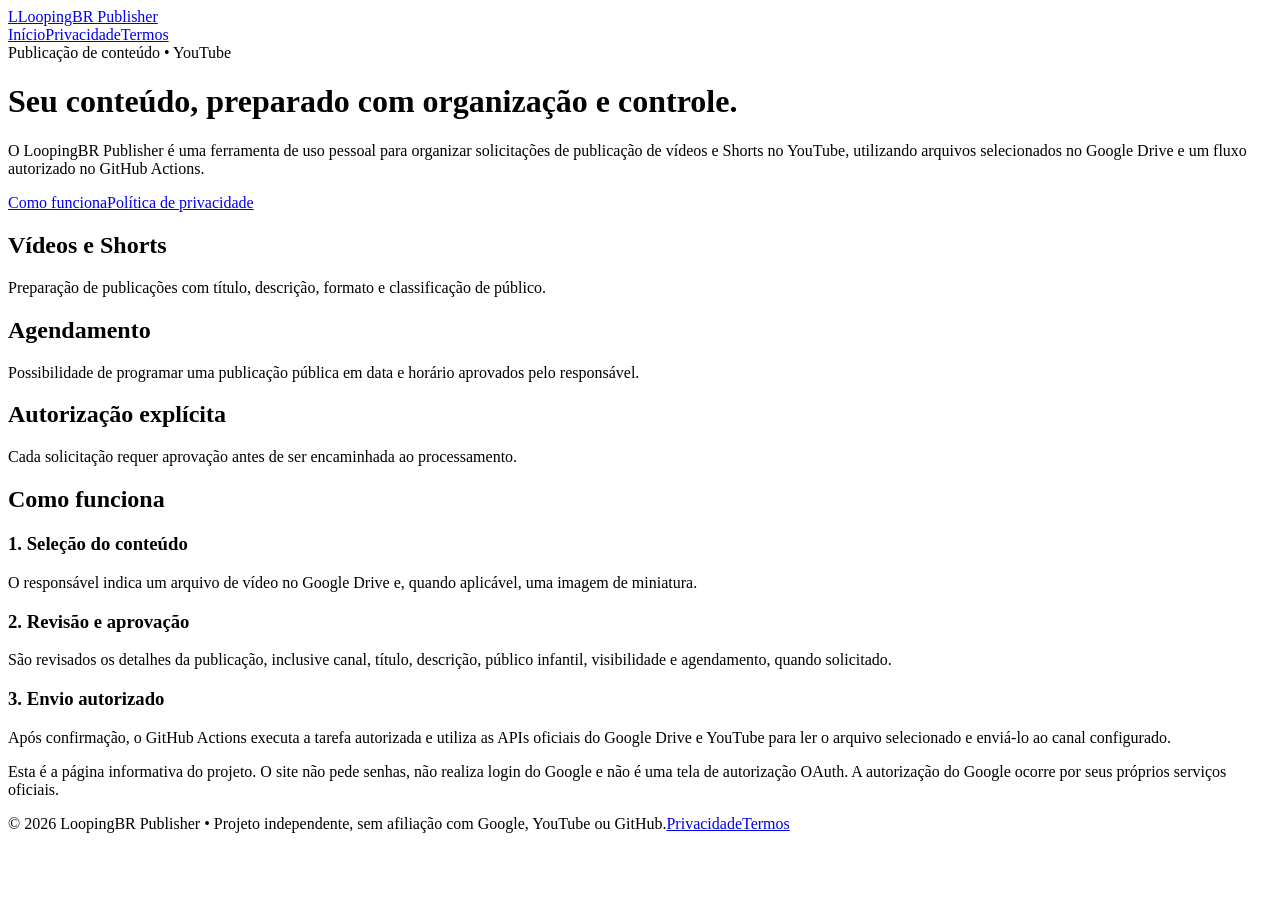
==== index.html @ 4a9f62d4 "Publicar pagina inicial do LoopingBR Publisher" ====
<!doctype html>
<html lang="pt-BR">
<head>
  <meta charset="UTF-8"><meta name="viewport" content="width=device-width, initial-scale=1">
  <meta name="description" content="LoopingBR Publisher: ferramenta pessoal de gerenciamento de publicações de vídeos e Shorts no YouTube, com integração ao Google Drive e GitHub Actions.">
  <title>LoopingBR Publisher | Site oficial</title>
  <link rel="stylesheet" href="estilos.css">
  <!-- Para verificar no Google Search Console, adicione aqui a meta tag fornecida pelo Google, se esse for o método escolhido. -->
</head>
<body>
<header><nav class="nav wrap" aria-label="Menu principal">
  <a class="brand" href="index.html"><span class="logo" aria-hidden="true">L</span>LoopingBR Publisher</a>
  <div class="links"><a href="index.html" aria-current="page">Início</a><a href="privacidade.html">Privacidade</a><a href="termos.html">Termos</a></div>
</nav></header>
<main>
  <div class="hero wrap"><div class="eyebrow">Publicação de conteúdo • YouTube</div>
    <h1>Seu conteúdo, preparado com organização e controle.</h1>
    <p class="lead">O LoopingBR Publisher é uma ferramenta de uso pessoal para organizar solicitações de publicação de vídeos e Shorts no YouTube, utilizando arquivos selecionados no Google Drive e um fluxo autorizado no GitHub Actions.</p>
    <a class="button" href="#como-funciona">Como funciona</a><a class="button secondary" href="privacidade.html">Política de privacidade</a>
  </div>
  <div class="wrap cards" aria-label="Recursos principais">
    <div class="card"><h2>Vídeos e Shorts</h2><p>Preparação de publicações com título, descrição, formato e classificação de público.</p></div>
    <div class="card"><h2>Agendamento</h2><p>Possibilidade de programar uma publicação pública em data e horário aprovados pelo responsável.</p></div>
    <div class="card"><h2>Autorização explícita</h2><p>Cada solicitação requer aprovação antes de ser encaminhada ao processamento.</p></div>
  </div>
  <div class="wrap section" id="como-funciona"><h2>Como funciona</h2>
    <article><h3>1. Seleção do conteúdo</h3><p>O responsável indica um arquivo de vídeo no Google Drive e, quando aplicável, uma imagem de miniatura.</p>
      <h3>2. Revisão e aprovação</h3><p>São revisados os detalhes da publicação, inclusive canal, título, descrição, público infantil, visibilidade e agendamento, quando solicitado.</p>
      <h3>3. Envio autorizado</h3><p>Após confirmação, o GitHub Actions executa a tarefa autorizada e utiliza as APIs oficiais do Google Drive e YouTube para ler o arquivo selecionado e enviá-lo ao canal configurado.</p>
    </article>
    <p class="notice">Esta é a página informativa do projeto. O site não pede senhas, não realiza login do Google e não é uma tela de autorização OAuth. A autorização do Google ocorre por seus próprios serviços oficiais.</p>
  </div>
</main>
<footer><div class="footer-row wrap"><span>© 2026 LoopingBR Publisher • Projeto independente, sem afiliação com Google, YouTube ou GitHub.</span><span><a href="privacidade.html">Privacidade</a><a href="termos.html">Termos</a></span></div></footer>
</body></html>
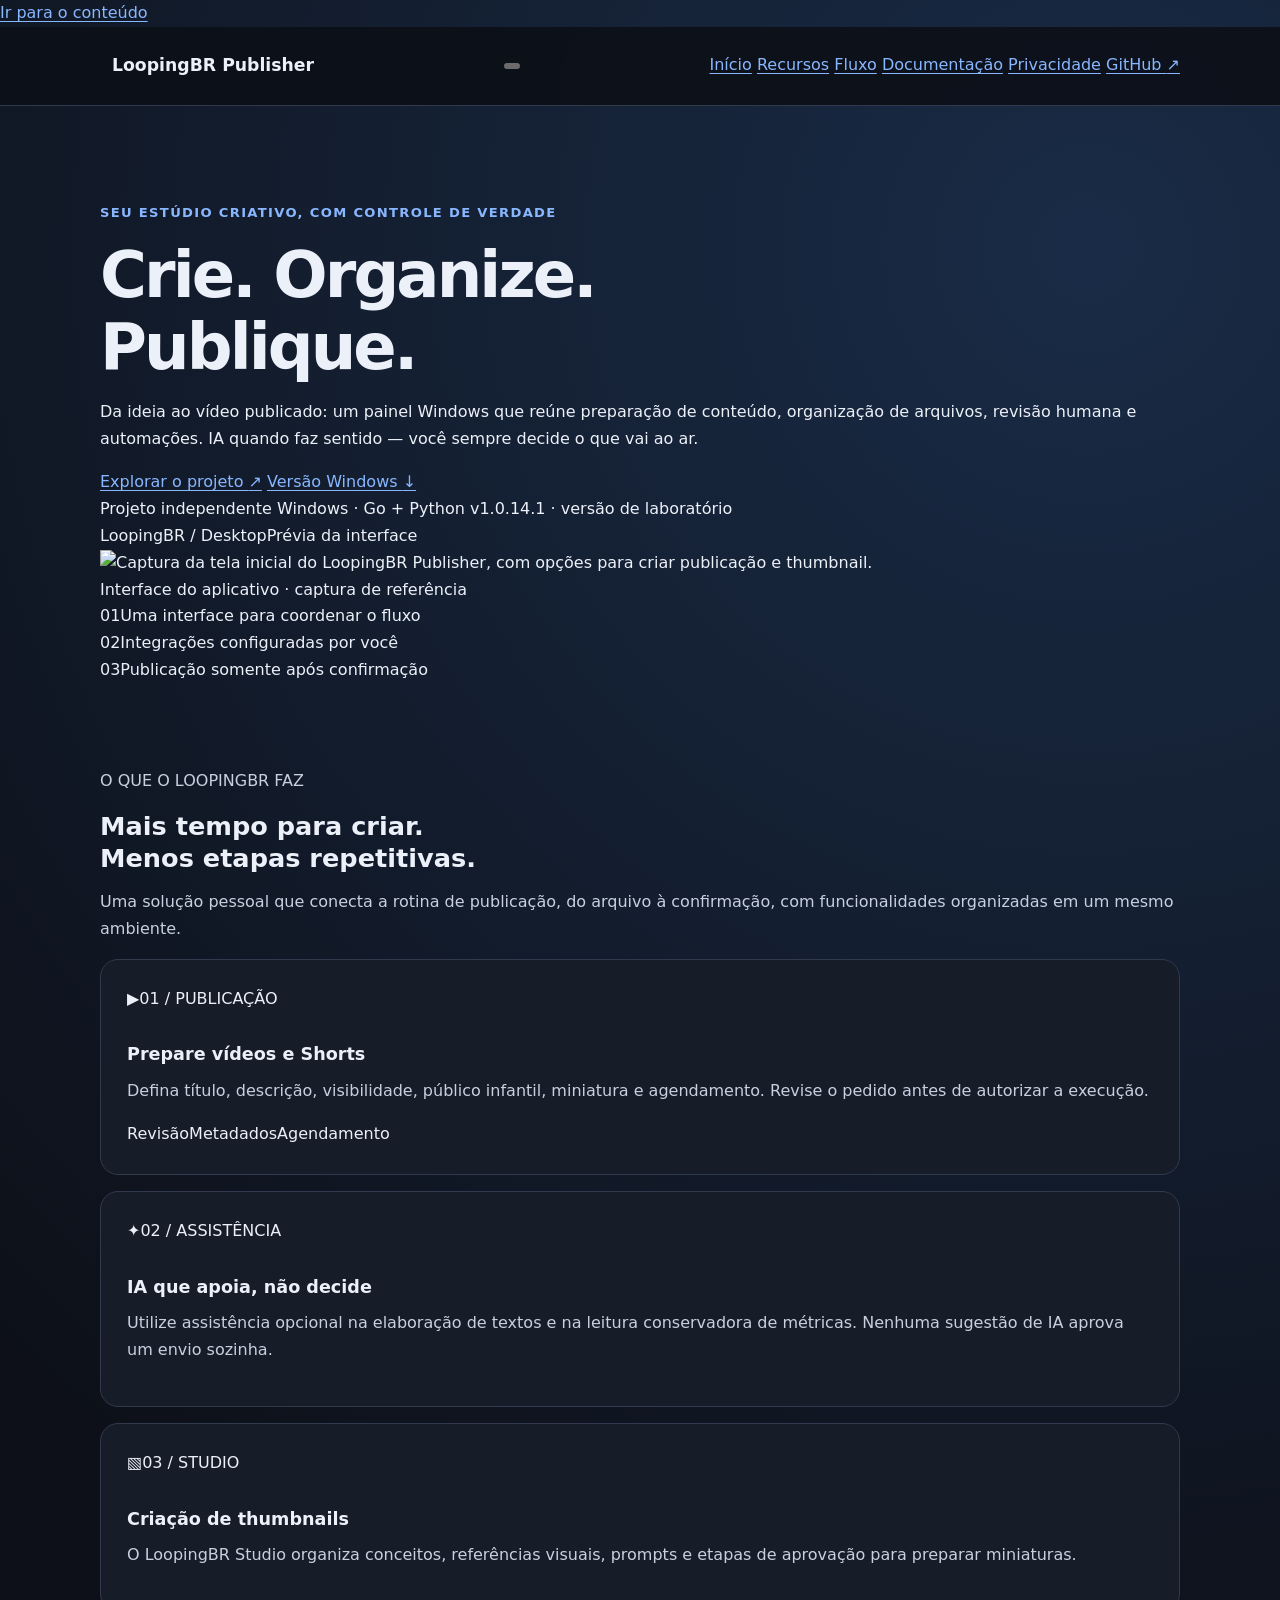
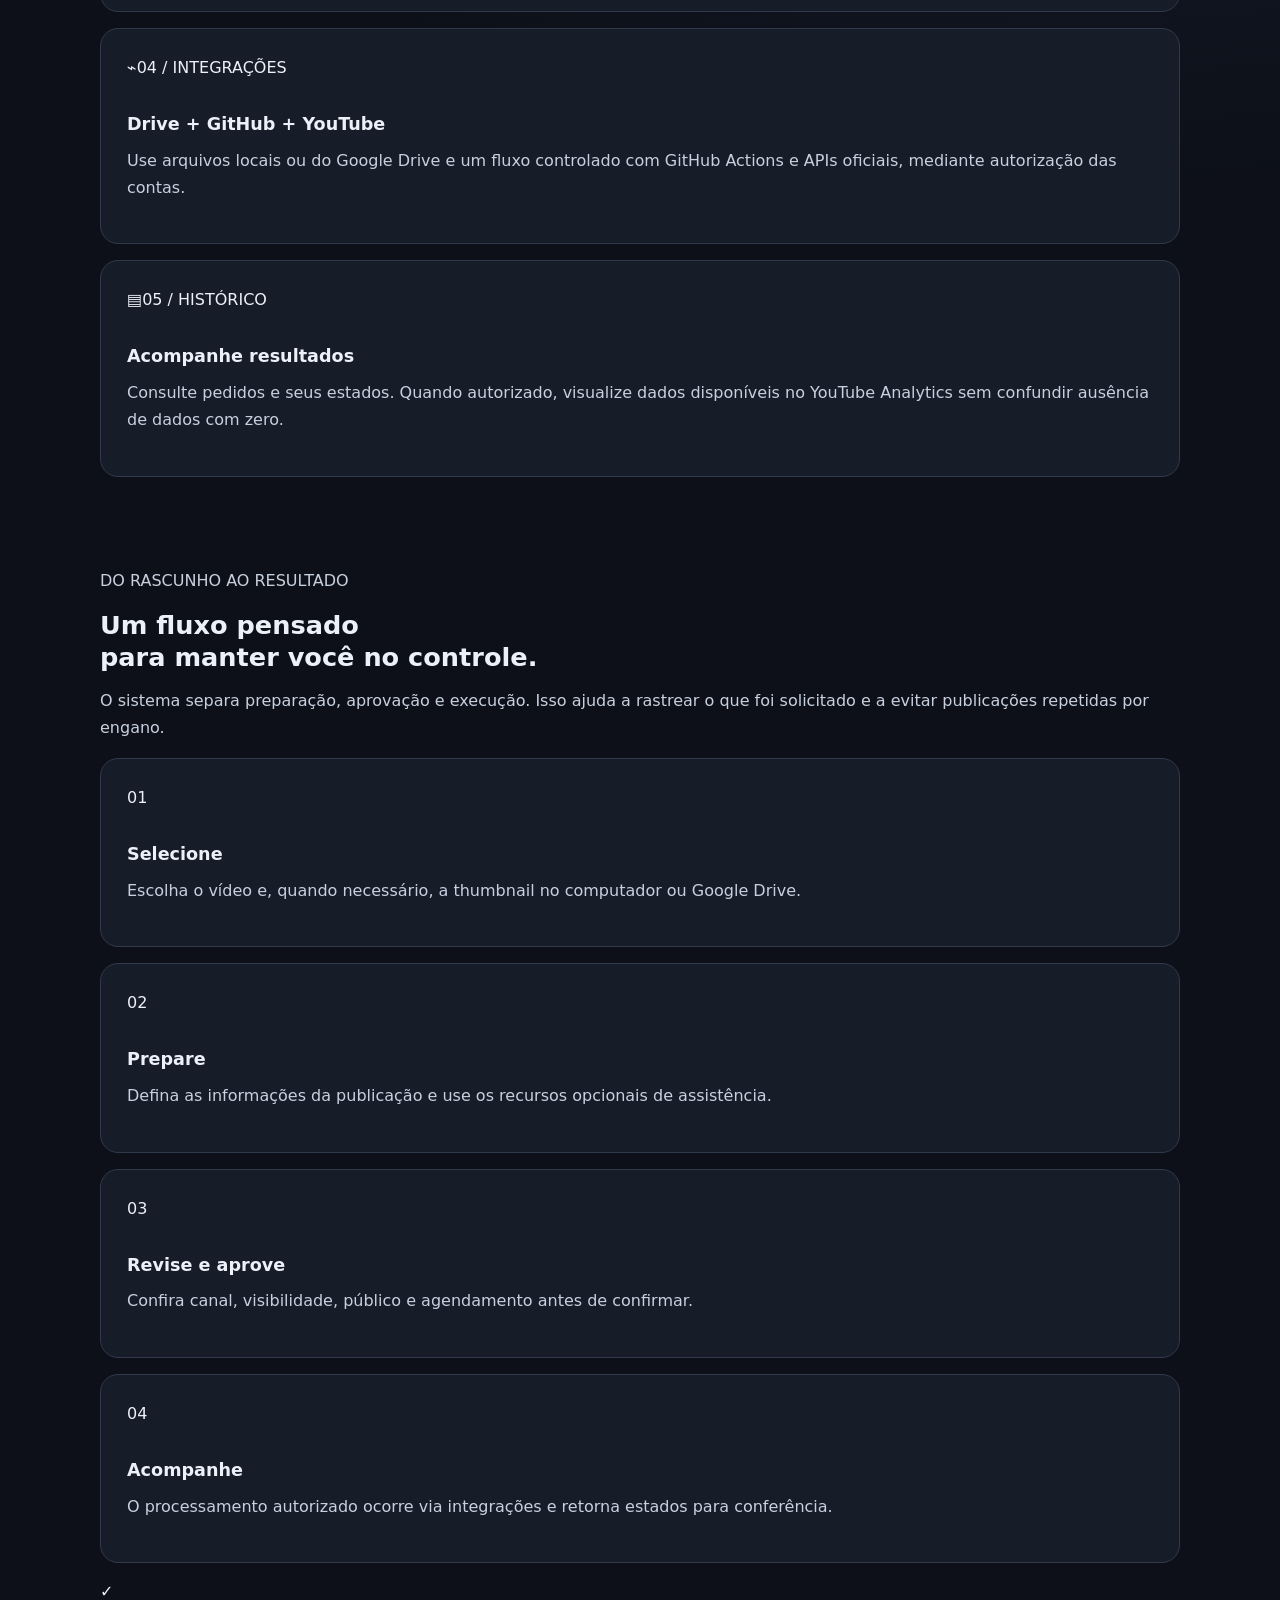
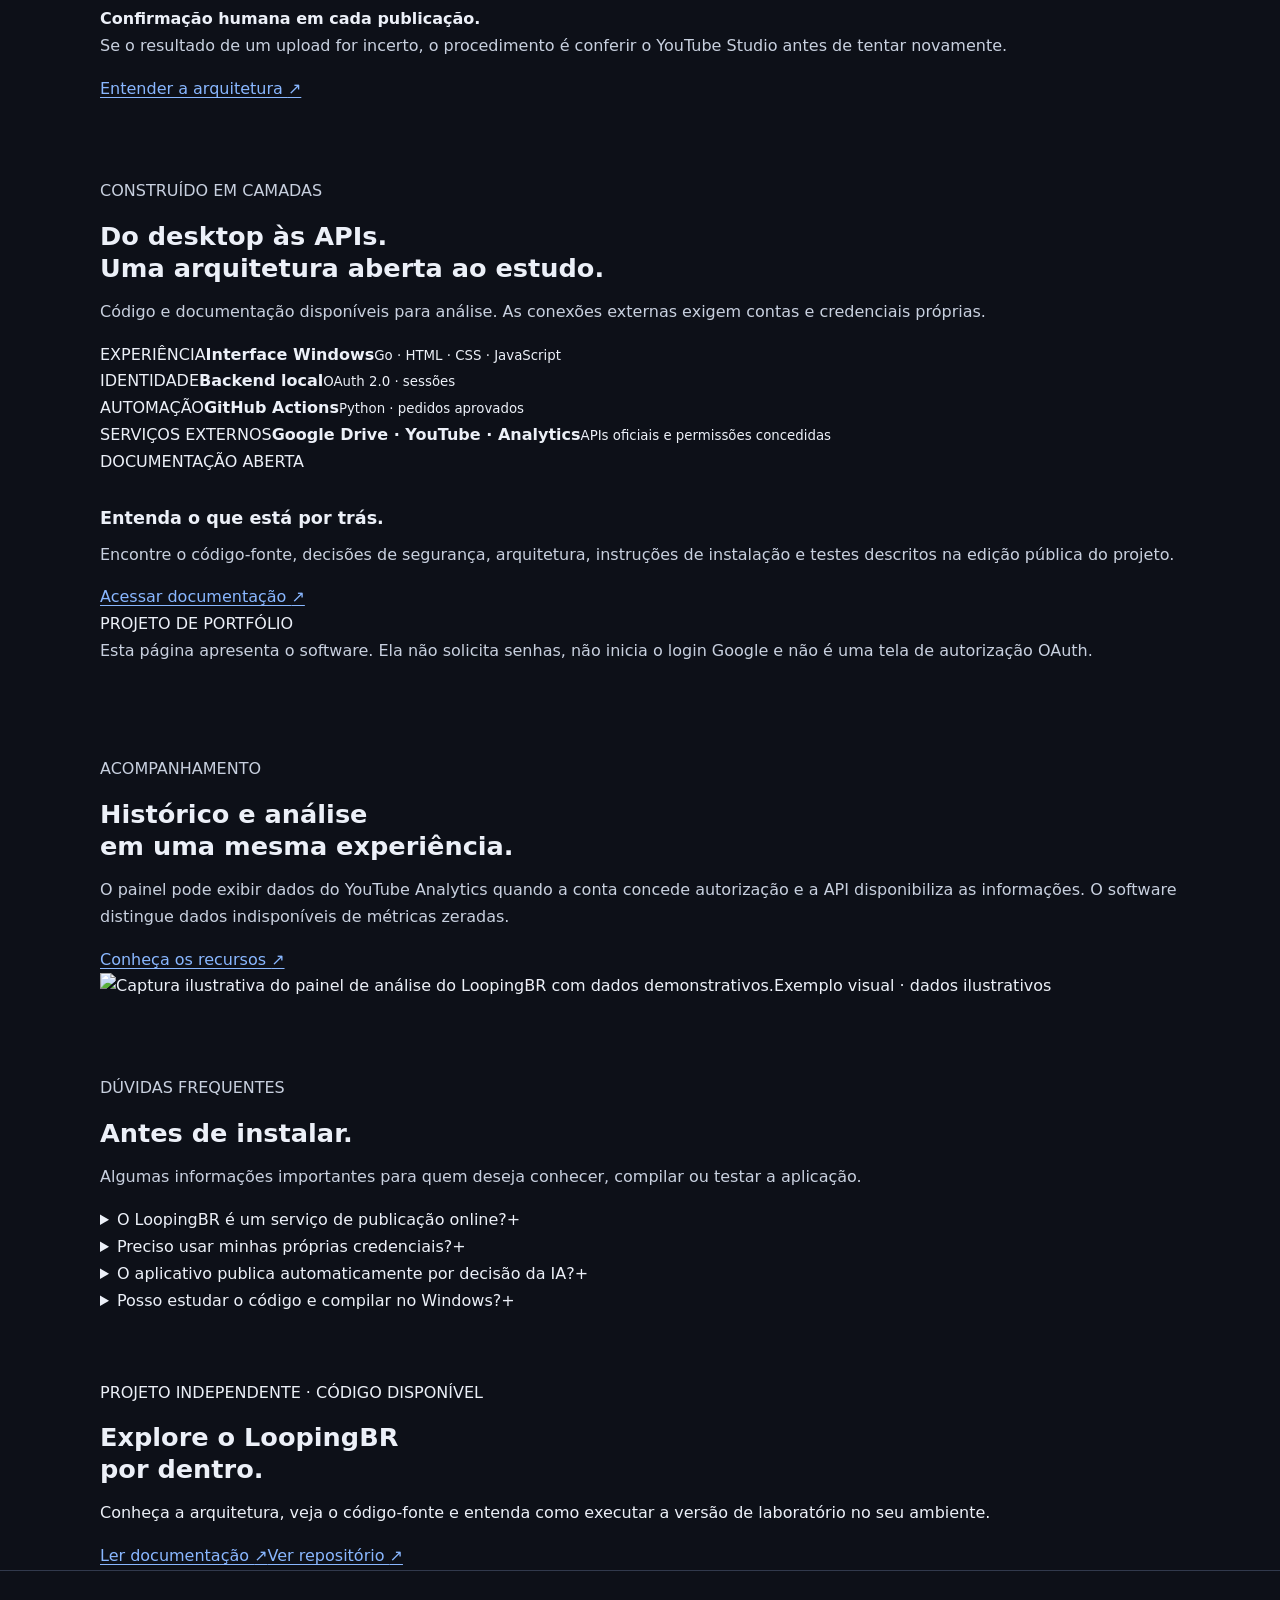
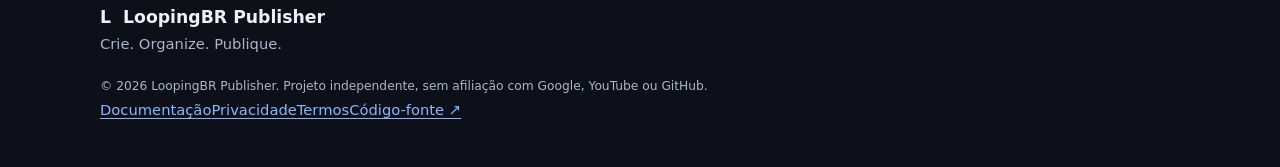
==== commit 615e3550: "Redesenhar pagina inicial com visual do app e fluxo documentado" ====
--- a/index.html
+++ b/index.html
@@ -1,35 +1,166 @@
 <!doctype html>
 <html lang="pt-BR">
 <head>
-  <meta charset="UTF-8"><meta name="viewport" content="width=device-width, initial-scale=1">
-  <meta name="description" content="LoopingBR Publisher: ferramenta pessoal de gerenciamento de publicações de vídeos e Shorts no YouTube, com integração ao Google Drive e GitHub Actions.">
-  <title>LoopingBR Publisher | Site oficial</title>
+  <meta charset="utf-8">
+  <meta name="viewport" content="width=device-width, initial-scale=1">
+  <meta name="theme-color" content="#080f20">
+  <meta name="description" content="LoopingBR Publisher: um estúdio desktop para criar, organizar e publicar vídeos e Shorts com IA opcional, Google Drive, YouTube e GitHub Actions.">
+  <meta property="og:title" content="LoopingBR Publisher — Crie. Organize. Publique.">
+  <meta property="og:description" content="Conheça o projeto, sua arquitetura, recursos, instalação e código-fonte.">
+  <meta property="og:type" content="website">
+  <title>LoopingBR Publisher — Seu estúdio criativo</title>
   <link rel="stylesheet" href="estilos.css">
-  <!-- Para verificar no Google Search Console, adicione aqui a meta tag fornecida pelo Google, se esse for o método escolhido. -->
+  <script src="site.js" defer></script>
+  <!-- Preserve aqui eventuais metatags de verificação do Google, se adicionadas no futuro. -->
 </head>
 <body>
-<header><nav class="nav wrap" aria-label="Menu principal">
-  <a class="brand" href="index.html"><span class="logo" aria-hidden="true">L</span>LoopingBR Publisher</a>
-  <div class="links"><a href="index.html" aria-current="page">Início</a><a href="privacidade.html">Privacidade</a><a href="termos.html">Termos</a></div>
-</nav></header>
-<main>
-  <div class="hero wrap"><div class="eyebrow">Publicação de conteúdo • YouTube</div>
-    <h1>Seu conteúdo, preparado com organização e controle.</h1>
-    <p class="lead">O LoopingBR Publisher é uma ferramenta de uso pessoal para organizar solicitações de publicação de vídeos e Shorts no YouTube, utilizando arquivos selecionados no Google Drive e um fluxo autorizado no GitHub Actions.</p>
-    <a class="button" href="#como-funciona">Como funciona</a><a class="button secondary" href="privacidade.html">Política de privacidade</a>
-  </div>
-  <div class="wrap cards" aria-label="Recursos principais">
-    <div class="card"><h2>Vídeos e Shorts</h2><p>Preparação de publicações com título, descrição, formato e classificação de público.</p></div>
-    <div class="card"><h2>Agendamento</h2><p>Possibilidade de programar uma publicação pública em data e horário aprovados pelo responsável.</p></div>
-    <div class="card"><h2>Autorização explícita</h2><p>Cada solicitação requer aprovação antes de ser encaminhada ao processamento.</p></div>
-  </div>
-  <div class="wrap section" id="como-funciona"><h2>Como funciona</h2>
-    <article><h3>1. Seleção do conteúdo</h3><p>O responsável indica um arquivo de vídeo no Google Drive e, quando aplicável, uma imagem de miniatura.</p>
-      <h3>2. Revisão e aprovação</h3><p>São revisados os detalhes da publicação, inclusive canal, título, descrição, público infantil, visibilidade e agendamento, quando solicitado.</p>
-      <h3>3. Envio autorizado</h3><p>Após confirmação, o GitHub Actions executa a tarefa autorizada e utiliza as APIs oficiais do Google Drive e YouTube para ler o arquivo selecionado e enviá-lo ao canal configurado.</p>
-    </article>
-    <p class="notice">Esta é a página informativa do projeto. O site não pede senhas, não realiza login do Google e não é uma tela de autorização OAuth. A autorização do Google ocorre por seus próprios serviços oficiais.</p>
-  </div>
-</main>
-<footer><div class="footer-row wrap"><span>© 2026 LoopingBR Publisher • Projeto independente, sem afiliação com Google, YouTube ou GitHub.</span><span><a href="privacidade.html">Privacidade</a><a href="termos.html">Termos</a></span></div></footer>
-</body></html>+  <a class="skip" href="#conteudo">Ir para o conteúdo</a>
+  <div class="site-noise" aria-hidden="true"></div>
+  <header class="site-header" id="topo">
+    <div class="wrap nav">
+      <a class="brand" href="index.html" aria-label="LoopingBR Publisher, página inicial">
+        <span class="brand-mark" aria-hidden="true"><svg viewBox="0 0 36 36" fill="none"><path d="M10 9v18h13" stroke="currentColor" stroke-width="4" stroke-linecap="round"/><path d="m22 19 6 6-6 6" stroke="currentColor" stroke-width="3" stroke-linecap="round" stroke-linejoin="round"/></svg></span>
+        <span>Looping<span class="brand-accent">BR</span><span class="brand-tail"> Publisher</span></span>
+      </a>
+      <button class="menu-toggle" type="button" aria-controls="nav-links" aria-expanded="false" aria-label="Abrir menu">
+        <span></span><span></span><span></span>
+      </button>
+      <nav class="nav-links" id="nav-links" aria-label="Navegação principal">
+        <a href="index.html" aria-current="page">Início</a>
+        <a href="#recursos">Recursos</a>
+        <a href="#como-funciona">Fluxo</a>
+        <a href="documentacao.html">Documentação</a>
+        <a href="privacidade.html">Privacidade</a>
+        <a class="nav-cta" href="https://github.com/kfeernandesk/loopingbr-publisher-portfolio" target="_blank" rel="noopener noreferrer">GitHub <span aria-hidden="true">↗</span></a>
+      </nav>
+    </div>
+  </header>
+
+  <main id="conteudo">
+    <section class="hero wrap">
+      <div class="hero-glow" aria-hidden="true"></div>
+      <div class="hero-copy reveal">
+        <div class="eyebrow"><span class="pulse-dot" aria-hidden="true"></span> Seu estúdio criativo, com controle de verdade</div>
+        <h1>Crie. <span class="text-gradient">Organize.</span><br>Publique.</h1>
+        <p class="hero-lead">Da ideia ao vídeo publicado: um painel Windows que reúne preparação de conteúdo, organização de arquivos, revisão humana e automações. IA quando faz sentido — você sempre decide o que vai ao ar.</p>
+        <div class="actions">
+          <a class="btn primary" href="documentacao.html">Explorar o projeto <span aria-hidden="true">↗</span></a>
+          <a class="btn ghost" href="https://github.com/kfeernandesk/loopingbr-publisher-portfolio/releases/tag/v1.0.14.1" target="_blank" rel="noopener noreferrer">Versão Windows <span aria-hidden="true">↓</span></a>
+        </div>
+        <div class="hero-meta" aria-label="Informações da versão">
+          <span><i class="mini-dot" aria-hidden="true"></i> Projeto independente</span>
+          <span>Windows · Go + Python</span>
+          <span>v1.0.14.1 · versão de laboratório</span>
+        </div>
+      </div>
+      <div class="hero-visual reveal">
+        <div class="preview-topbar"><div class="window-dots"><i></i><i></i><i></i></div><span>LoopingBR / Desktop</span><span class="preview-live">Prévia da interface</span></div>
+        <img src="https://raw.githubusercontent.com/kfeernandesk/loopingbr-publisher-portfolio/main/docs/imagens/inicio.png" width="1300" height="900" alt="Captura da tela inicial do LoopingBR Publisher, com opções para criar publicação e thumbnail." loading="eager" fetchpriority="high">
+        <div class="preview-caption"><span class="caption-light"></span> Interface do aplicativo · captura de referência</div>
+      </div>
+      <div class="hero-rail reveal">
+        <div><span class="rail-number">01</span><span>Uma interface para coordenar o fluxo</span></div>
+        <div><span class="rail-number">02</span><span>Integrações configuradas por você</span></div>
+        <div><span class="rail-number">03</span><span>Publicação somente após confirmação</span></div>
+      </div>
+    </section>
+
+    <section class="section wrap" id="recursos">
+      <div class="section-heading reveal">
+        <div><p class="overline">O QUE O LOOPINGBR FAZ</p><h2>Mais tempo para criar.<br><span class="muted">Menos etapas repetitivas.</span></h2></div>
+        <p>Uma solução pessoal que conecta a rotina de publicação, do arquivo à confirmação, com funcionalidades organizadas em um mesmo ambiente.</p>
+      </div>
+      <div class="feature-grid">
+        <article class="feature-card feature-main reveal">
+          <span class="feature-icon" aria-hidden="true">▶</span><span class="card-index">01 / PUBLICAÇÃO</span>
+          <h3>Prepare vídeos e Shorts</h3>
+          <p>Defina título, descrição, visibilidade, público infantil, miniatura e agendamento. Revise o pedido antes de autorizar a execução.</p>
+          <span class="feature-badges"><span>Revisão</span><span>Metadados</span><span>Agendamento</span></span>
+        </article>
+        <article class="feature-card reveal">
+          <span class="feature-icon" aria-hidden="true">✦</span><span class="card-index">02 / ASSISTÊNCIA</span>
+          <h3>IA que apoia, não decide</h3>
+          <p>Utilize assistência opcional na elaboração de textos e na leitura conservadora de métricas. Nenhuma sugestão de IA aprova um envio sozinha.</p>
+        </article>
+        <article class="feature-card reveal">
+          <span class="feature-icon" aria-hidden="true">▧</span><span class="card-index">03 / STUDIO</span>
+          <h3>Criação de thumbnails</h3>
+          <p>O LoopingBR Studio organiza conceitos, referências visuais, prompts e etapas de aprovação para preparar miniaturas.</p>
+        </article>
+        <article class="feature-card reveal">
+          <span class="feature-icon" aria-hidden="true">⌁</span><span class="card-index">04 / INTEGRAÇÕES</span>
+          <h3>Drive + GitHub + YouTube</h3>
+          <p>Use arquivos locais ou do Google Drive e um fluxo controlado com GitHub Actions e APIs oficiais, mediante autorização das contas.</p>
+        </article>
+        <article class="feature-card reveal">
+          <span class="feature-icon" aria-hidden="true">▤</span><span class="card-index">05 / HISTÓRICO</span>
+          <h3>Acompanhe resultados</h3>
+          <p>Consulte pedidos e seus estados. Quando autorizado, visualize dados disponíveis no YouTube Analytics sem confundir ausência de dados com zero.</p>
+        </article>
+      </div>
+    </section>
+
+    <section class="section workflow-section" id="como-funciona">
+      <div class="wrap">
+        <div class="section-heading reveal">
+          <div><p class="overline">DO RASCUNHO AO RESULTADO</p><h2>Um fluxo pensado<br><span class="muted">para manter você no controle.</span></h2></div>
+          <p>O sistema separa preparação, aprovação e execução. Isso ajuda a rastrear o que foi solicitado e a evitar publicações repetidas por engano.</p>
+        </div>
+        <div class="timeline">
+          <article class="step reveal"><span class="step-num">01</span><div><h3>Selecione</h3><p>Escolha o vídeo e, quando necessário, a thumbnail no computador ou Google Drive.</p></div></article>
+          <article class="step reveal"><span class="step-num">02</span><div><h3>Prepare</h3><p>Defina as informações da publicação e use os recursos opcionais de assistência.</p></div></article>
+          <article class="step reveal"><span class="step-num">03</span><div><h3>Revise e aprove</h3><p>Confira canal, visibilidade, público e agendamento antes de confirmar.</p></div></article>
+          <article class="step reveal"><span class="step-num">04</span><div><h3>Acompanhe</h3><p>O processamento autorizado ocorre via integrações e retorna estados para conferência.</p></div></article>
+        </div>
+        <div class="safety-strip reveal"><span class="safety-icon" aria-hidden="true">✓</span><div><strong>Confirmação humana em cada publicação.</strong><p>Se o resultado de um upload for incerto, o procedimento é conferir o YouTube Studio antes de tentar novamente.</p></div><a href="documentacao.html#arquitetura">Entender a arquitetura <span aria-hidden="true">↗</span></a></div>
+      </div>
+    </section>
+
+    <section class="section wrap" id="tecnologia">
+      <div class="section-heading reveal">
+        <div><p class="overline">CONSTRUÍDO EM CAMADAS</p><h2>Do desktop às APIs.<br><span class="muted">Uma arquitetura aberta ao estudo.</span></h2></div>
+        <p>Código e documentação disponíveis para análise. As conexões externas exigem contas e credenciais próprias.</p>
+      </div>
+      <div class="tech-layout">
+        <div class="architecture reveal">
+          <div class="arch-node"><span class="node-label">EXPERIÊNCIA</span><strong>Interface Windows</strong><small>Go · HTML · CSS · JavaScript</small></div>
+          <div class="arch-link" aria-hidden="true"></div>
+          <div class="arch-pair"><div class="arch-node"><span class="node-label">IDENTIDADE</span><strong>Backend local</strong><small>OAuth 2.0 · sessões</small></div><div class="arch-node"><span class="node-label">AUTOMAÇÃO</span><strong>GitHub Actions</strong><small>Python · pedidos aprovados</small></div></div>
+          <div class="arch-link" aria-hidden="true"></div>
+          <div class="arch-node arch-result"><span class="node-label">SERVIÇOS EXTERNOS</span><strong>Google Drive · YouTube · Analytics</strong><small>APIs oficiais e permissões concedidas</small></div>
+        </div>
+        <div class="tech-aside reveal">
+          <div class="side-panel"><span class="side-kicker">DOCUMENTAÇÃO ABERTA</span><h3>Entenda o que está por trás.</h3><p>Encontre o código-fonte, decisões de segurança, arquitetura, instruções de instalação e testes descritos na edição pública do projeto.</p><a class="text-link" href="documentacao.html">Acessar documentação <span aria-hidden="true">↗</span></a></div>
+          <div class="side-panel subtle"><span class="side-kicker">PROJETO DE PORTFÓLIO</span><p>Esta página apresenta o software. Ela não solicita senhas, não inicia o login Google e não é uma tela de autorização OAuth.</p></div>
+        </div>
+      </div>
+    </section>
+
+    <section class="section screen-section">
+      <div class="wrap screen-grid">
+        <div class="reveal"><p class="overline">ACOMPANHAMENTO</p><h2>Histórico e análise<br><span class="muted">em uma mesma experiência.</span></h2><p class="screen-text">O painel pode exibir dados do YouTube Analytics quando a conta concede autorização e a API disponibiliza as informações. O software distingue dados indisponíveis de métricas zeradas.</p><a class="text-link" href="documentacao.html#recursos">Conheça os recursos <span aria-hidden="true">↗</span></a></div>
+        <div class="screen-frame reveal"><img src="https://raw.githubusercontent.com/kfeernandesk/loopingbr-publisher-portfolio/main/docs/imagens/analytics-exemplo.png" loading="lazy" width="1300" height="900" alt="Captura ilustrativa do painel de análise do LoopingBR com dados demonstrativos."><span>Exemplo visual · dados ilustrativos</span></div>
+      </div>
+    </section>
+
+    <section class="section wrap faq-section" id="perguntas">
+      <div class="section-heading reveal"><div><p class="overline">DÚVIDAS FREQUENTES</p><h2>Antes de instalar.</h2></div><p>Algumas informações importantes para quem deseja conhecer, compilar ou testar a aplicação.</p></div>
+      <div class="faq-list reveal">
+        <details><summary>O LoopingBR é um serviço de publicação online?<span aria-hidden="true">+</span></summary><p>Não. É um projeto de aplicativo local para Windows, com integrações a serviços externos. Este site apenas apresenta o software e sua documentação.</p></details>
+        <details><summary>Preciso usar minhas próprias credenciais?<span aria-hidden="true">+</span></summary><p>Sim. Para testar integrações reais, cada pessoa precisa configurar seu projeto Google Cloud, contas autorizadas e o repositório operacional apropriado. Nenhuma credencial pessoal é fornecida.</p></details>
+        <details><summary>O aplicativo publica automaticamente por decisão da IA?<span aria-hidden="true">+</span></summary><p>Não. A IA é um apoio opcional. A publicação exige confirmação explícita, independentemente de sugestões de texto ou análises.</p></details>
+        <details><summary>Posso estudar o código e compilar no Windows?<span aria-hidden="true">+</span></summary><p>Sim. O código-fonte e os scripts de compilação estão no repositório público. O guia explica os pré-requisitos e as limitações dos testes com contas reais.</p></details>
+      </div>
+    </section>
+
+    <section class="wrap cta-section reveal">
+      <div class="cta-orb" aria-hidden="true"></div>
+      <p class="overline">PROJETO INDEPENDENTE · CÓDIGO DISPONÍVEL</p>
+      <h2>Explore o LoopingBR<br>por dentro.</h2>
+      <p>Conheça a arquitetura, veja o código-fonte e entenda como executar a versão de laboratório no seu ambiente.</p>
+      <div class="actions centered"><a class="btn primary" href="documentacao.html">Ler documentação <span aria-hidden="true">↗</span></a><a class="btn ghost light" href="https://github.com/kfeernandesk/loopingbr-publisher-portfolio" target="_blank" rel="noopener noreferrer">Ver repositório <span aria-hidden="true">↗</span></a></div>
+    </section>
+  </main>
+  <footer class="site-footer"><div class="wrap footer-inner"><div><a class="brand footer-brand" href="index.html"><span class="brand-mark" aria-hidden="true">L</span><span>Looping<span class="brand-accent">BR</span> Publisher</span></a><p>Crie. Organize. Publique.</p><small>© 2026 LoopingBR Publisher. Projeto independente, sem afiliação com Google, YouTube ou GitHub.</small></div><nav aria-label="Links do rodapé"><a href="documentacao.html">Documentação</a><a href="privacidade.html">Privacidade</a><a href="termos.html">Termos</a><a href="https://github.com/kfeernandesk/loopingbr-publisher-portfolio" target="_blank" rel="noopener noreferrer">Código-fonte ↗</a></nav></div></footer>
+</body>
+</html>
--- a/estilos.css
+++ b/estilos.css
@@ -0,0 +1 @@
+:root{color-scheme:dark;--bg:#0d1018;--panel:#171c29;--card:#202739;--ink:#ecf0f8;--muted:#acb6ca;--accent:#89b7ff;--line:#31394c;--radius:18px}*{box-sizing:border-box}html{scroll-behavior:smooth}body{margin:0;background:radial-gradient(circle at 85% 5%,#192b46 0%,transparent 32%),var(--bg);color:var(--ink);font:16px/1.68 system-ui,-apple-system,'Segoe UI',sans-serif}a{color:var(--accent);text-underline-offset:3px}a:hover{color:#c3dcff}.wrap{width:min(1080px,calc(100% - 40px));margin:auto}header{border-bottom:1px solid var(--line);background:#0d1018e8;position:sticky;top:0;z-index:5;backdrop-filter:blur(12px)}.nav{min-height:78px;display:flex;gap:1.2rem;align-items:center;justify-content:space-between}.brand{display:flex;gap:12px;align-items:center;text-decoration:none;color:var(--ink);font-weight:750;font-size:1.08rem}.logo{display:grid;place-items:center;width:39px;height:39px;border-radius:12px;color:#0b162b;background:linear-gradient(130deg,#79a7ff,#b2dbff);font-weight:900}.links{display:flex;gap:1.2rem;flex-wrap:wrap}.links a{color:var(--muted);text-decoration:none;font-size:.95rem}.links a:hover,.links a[aria-current=page]{color:var(--ink)}.hero{padding:96px 0 74px}.eyebrow{font-weight:700;letter-spacing:.1em;text-transform:uppercase;color:var(--accent);font-size:.82rem}h1{font-size:clamp(2.3rem,6vw,4rem);letter-spacing:-.045em;line-height:1.12;max-width:850px;margin:16px 0}h2{font-size:1.6rem;line-height:1.25;margin:0 0 14px}h3{font-size:1.1rem;margin:28px 0 8px}p{margin:0 0 16px}.lead{font-size:1.16rem;max-width:760px;color:var(--muted)}.button{display:inline-block;padding:12px 20px;border:1px solid #7898ca;border-radius:10px;text-decoration:none;color:var(--ink);background:#2b4772;margin:10px 12px 0 0;font-weight:650}.button.secondary{background:transparent;border-color:var(--line)}.button:hover{color:white;background:#365a8f}.cards{display:grid;grid-template-columns:repeat(3,minmax(0,1fr));gap:18px;margin:10px 0 78px}.card{border:1px solid var(--line);border-radius:var(--radius);padding:28px;background:linear-gradient(155deg,#1d2637,#141924)}.card p{color:var(--muted);font-size:.95rem}.section{padding:10px 0 65px}.section article{background:var(--panel);border:1px solid var(--line);border-radius:var(--radius);padding:26px;margin:0 0 16px}.section p,.section li{color:#c8d0df}.section ul{padding-left:21px}.notice{border-left:3px solid var(--accent);padding:16px 20px;background:var(--panel);border-radius:0 12px 12px 0;color:var(--muted)}.page-title{padding:70px 0 22px}.content{max-width:860px;padding-bottom:70px}.content section{padding:12px 0 26px;border-bottom:1px solid var(--line)}.content h2{margin:20px 0 12px}.content h3{margin:22px 0 9px}.content li{margin-bottom:8px}.content p,.content li{color:#cbd3e1}footer{padding:32px 0 45px;color:var(--muted);border-top:1px solid var(--line);font-size:.92rem}.footer-row{display:flex;justify-content:space-between;gap:20px;flex-wrap:wrap}.footer-row a{margin-left:16px}@media(max-width:760px){.nav{align-items:flex-start;padding:16px 0;flex-direction:column;gap:10px}.cards{grid-template-columns:1fr}.hero{padding:64px 0 50px}.section article{padding:22px}.links{gap:1rem}}@media(prefers-reduced-motion:reduce){html{scroll-behavior:auto}}
